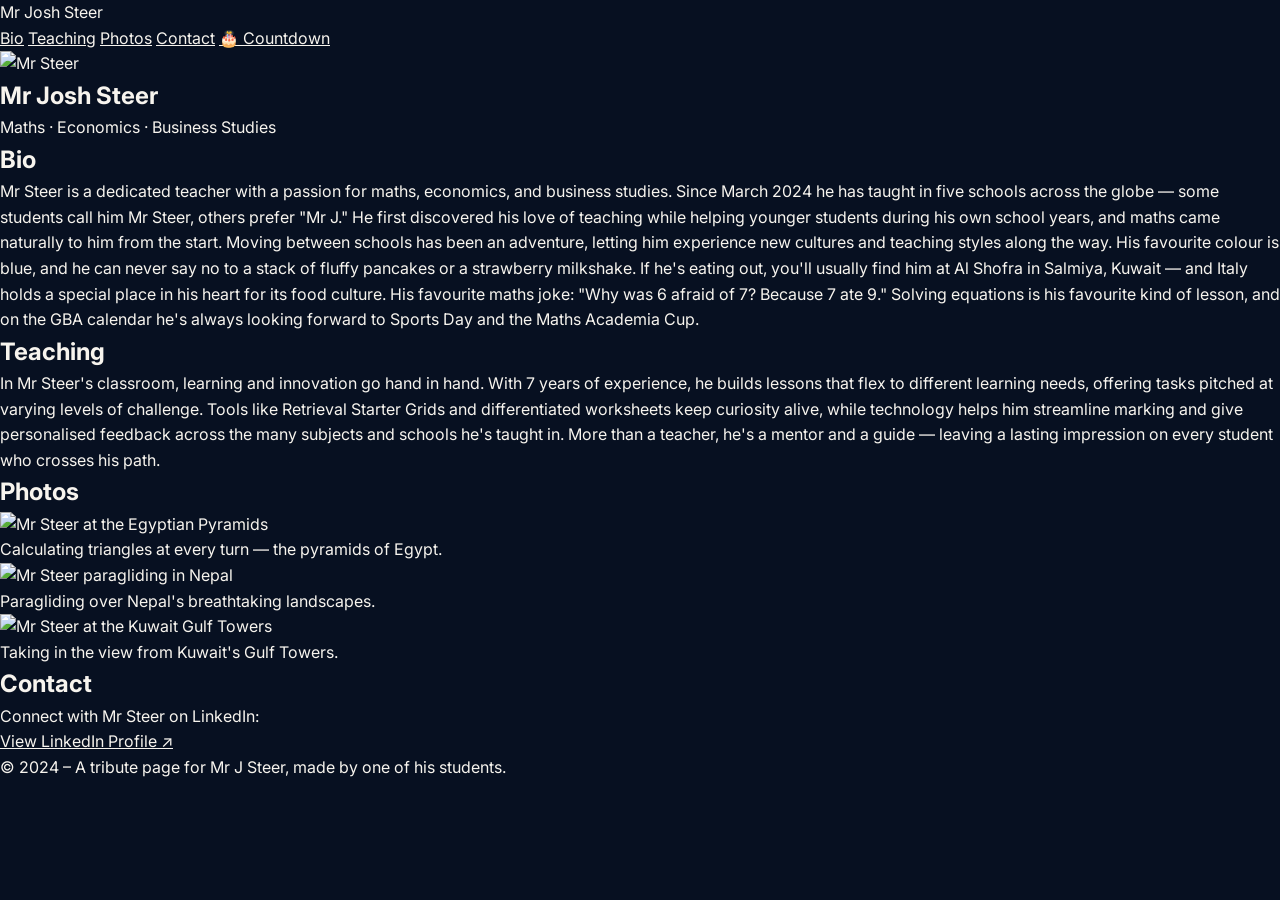
==== pages/info.html @ 5fcfd395 "Create info.html" ====
<!doctype html>
<html lang="en">
  <head>
    <meta charset="UTF-8" />
    <title>About Me – Mr Steer</title>
    <meta name="viewport" content="width=device-width, initial-scale=1.0" />
    <link rel="preconnect" href="https://fonts.googleapis.com" />
    <link
      href="https://fonts.googleapis.com/css2?family=Poppins:wght@600;700&family=Inter:wght@400;500&display=swap"
      rel="stylesheet"
    />
    <link href="../assets/css/base.css" rel="stylesheet" />
    <link href="../assets/css/info.css" rel="stylesheet" />
    <link
      rel="icon"
      href="../assets/icons/primary_page.ico"
      type="image/x-icon"
    />
  </head>
  <body>
    <header class="site-header">
      <nav class="container nav">
        <span class="brand">Mr Josh Steer</span>
        <div class="nav-links">
          <a href="#bio">Bio</a>
          <a href="#teaching">Teaching</a>
          <a href="#photos">Photos</a>
          <a href="#contact">Contact</a>
          <a href="birthday.html" class="nav-cta">🎂 Countdown</a>
        </div>
      </nav>
    </header>

    <section class="hero-banner">
      <div class="container">
        <img
          class="avatar"
          src="../assets/media/makeups/lighting_Steer.jpeg"
          alt="Mr Steer"
        />
        <h1>Mr Josh Steer</h1>
        <p class="tagline">
          Maths &middot; Economics &middot; Business Studies
        </p>
      </div>
    </section>

    <section id="bio" class="section reveal">
      <div class="container">
        <h2>Bio</h2>
        <p>
          Mr Steer is a dedicated teacher with a passion for maths, economics,
          and business studies. Since March 2024 he has taught in five schools
          across the globe — some students call him Mr Steer, others prefer "Mr
          J." He first discovered his love of teaching while helping younger
          students during his own school years, and maths came naturally to him
          from the start. Moving between schools has been an adventure, letting
          him experience new cultures and teaching styles along the way. His
          favourite colour is blue, and he can never say no to a stack of fluffy
          pancakes or a strawberry milkshake. If he's eating out, you'll usually
          find him at Al Shofra in Salmiya, Kuwait — and Italy holds a special
          place in his heart for its food culture. His favourite maths joke:
          "Why was 6 afraid of 7? Because 7 ate 9." Solving equations is his
          favourite kind of lesson, and on the GBA calendar he's always looking
          forward to Sports Day and the Maths Academia Cup.
        </p>
      </div>
    </section>

    <section id="teaching" class="section reveal alt">
      <div class="container">
        <h2>Teaching</h2>
        <p>
          In Mr Steer's classroom, learning and innovation go hand in hand. With
          7 years of experience, he builds lessons that flex to different
          learning needs, offering tasks pitched at varying levels of challenge.
          Tools like Retrieval Starter Grids and differentiated worksheets keep
          curiosity alive, while technology helps him streamline marking and
          give personalised feedback across the many subjects and schools he's
          taught in. More than a teacher, he's a mentor and a guide — leaving a
          lasting impression on every student who crosses his path.
        </p>
      </div>
    </section>

    <section id="photos" class="section reveal">
      <div class="container">
        <h2>Photos</h2>
        <div class="gallery">
          <figure>
            <img
              src="../assets/media/mrSteer_img1.png"
              alt="Mr Steer at the Egyptian Pyramids"
            />
            <figcaption>
              Calculating triangles at every turn — the pyramids of Egypt.
            </figcaption>
          </figure>
          <figure>
            <img
              src="../assets/media/mrSteer_img2.jpg"
              alt="Mr Steer paragliding in Nepal"
            />
            <figcaption>
              Paragliding over Nepal's breathtaking landscapes.
            </figcaption>
          </figure>
          <figure>
            <img
              src="../assets/media/mrSteer_img3.jpg"
              alt="Mr Steer at the Kuwait Gulf Towers"
            />
            <figcaption>
              Taking in the view from Kuwait's Gulf Towers.
            </figcaption>
          </figure>
        </div>
      </div>
    </section>

    <section id="contact" class="section reveal alt">
      <div class="container">
        <h2>Contact</h2>
        <p>Connect with Mr Steer on LinkedIn:</p>
        <a
          class="linkedin-btn"
          href="https://www.linkedin.com/in/josh-steer-390322268/"
          target="_blank"
          rel="noopener"
        >
          View LinkedIn Profile ↗
        </a>
      </div>
    </section>

    <footer class="site-footer">
      <div class="container">
        <p>
          &copy; 2024 – A tribute page for Mr J Steer, made by one of his
          students.
        </p>
      </div>
    </footer>

    <script>
      const reveals = document.querySelectorAll(".reveal");
      const io = new IntersectionObserver(
        (entries) => {
          entries.forEach((e) => {
            if (e.isIntersecting) e.target.classList.add("visible");
          });
        },
        { threshold: 0.15 },
      );
      reveals.forEach((el) => io.observe(el));
    </script>
  </body>
</html>
---- assets/css/base.css ----
:root {
  --navy-900: #071021;
  --navy-800: #0d1b34;
  --navy-700: #142a4d;
  --blue-500: #2f6fed;
  --blue-400: #5b8ff9;
  --gold-500: #e8b64c;
  --gold-400: #f4d17e;
  --ivory: #f7f4ee;
  --font-heading: "Poppins", sans-serif;
  --font-body: "Inter", sans-serif;
}

*,
*::before,
*::after {
  box-sizing: border-box;
  margin: 0;
  padding: 0;
}

html {
  scroll-behavior: smooth;
}

body {
  font-family: var(--font-body);
  background-color: var(--navy-900);
  color: var(--ivory);
  line-height: 1.6;
}

a {
  color: inherit;
}
::selection {
  background: var(--gold-500);
  color: var(--navy-900);
}
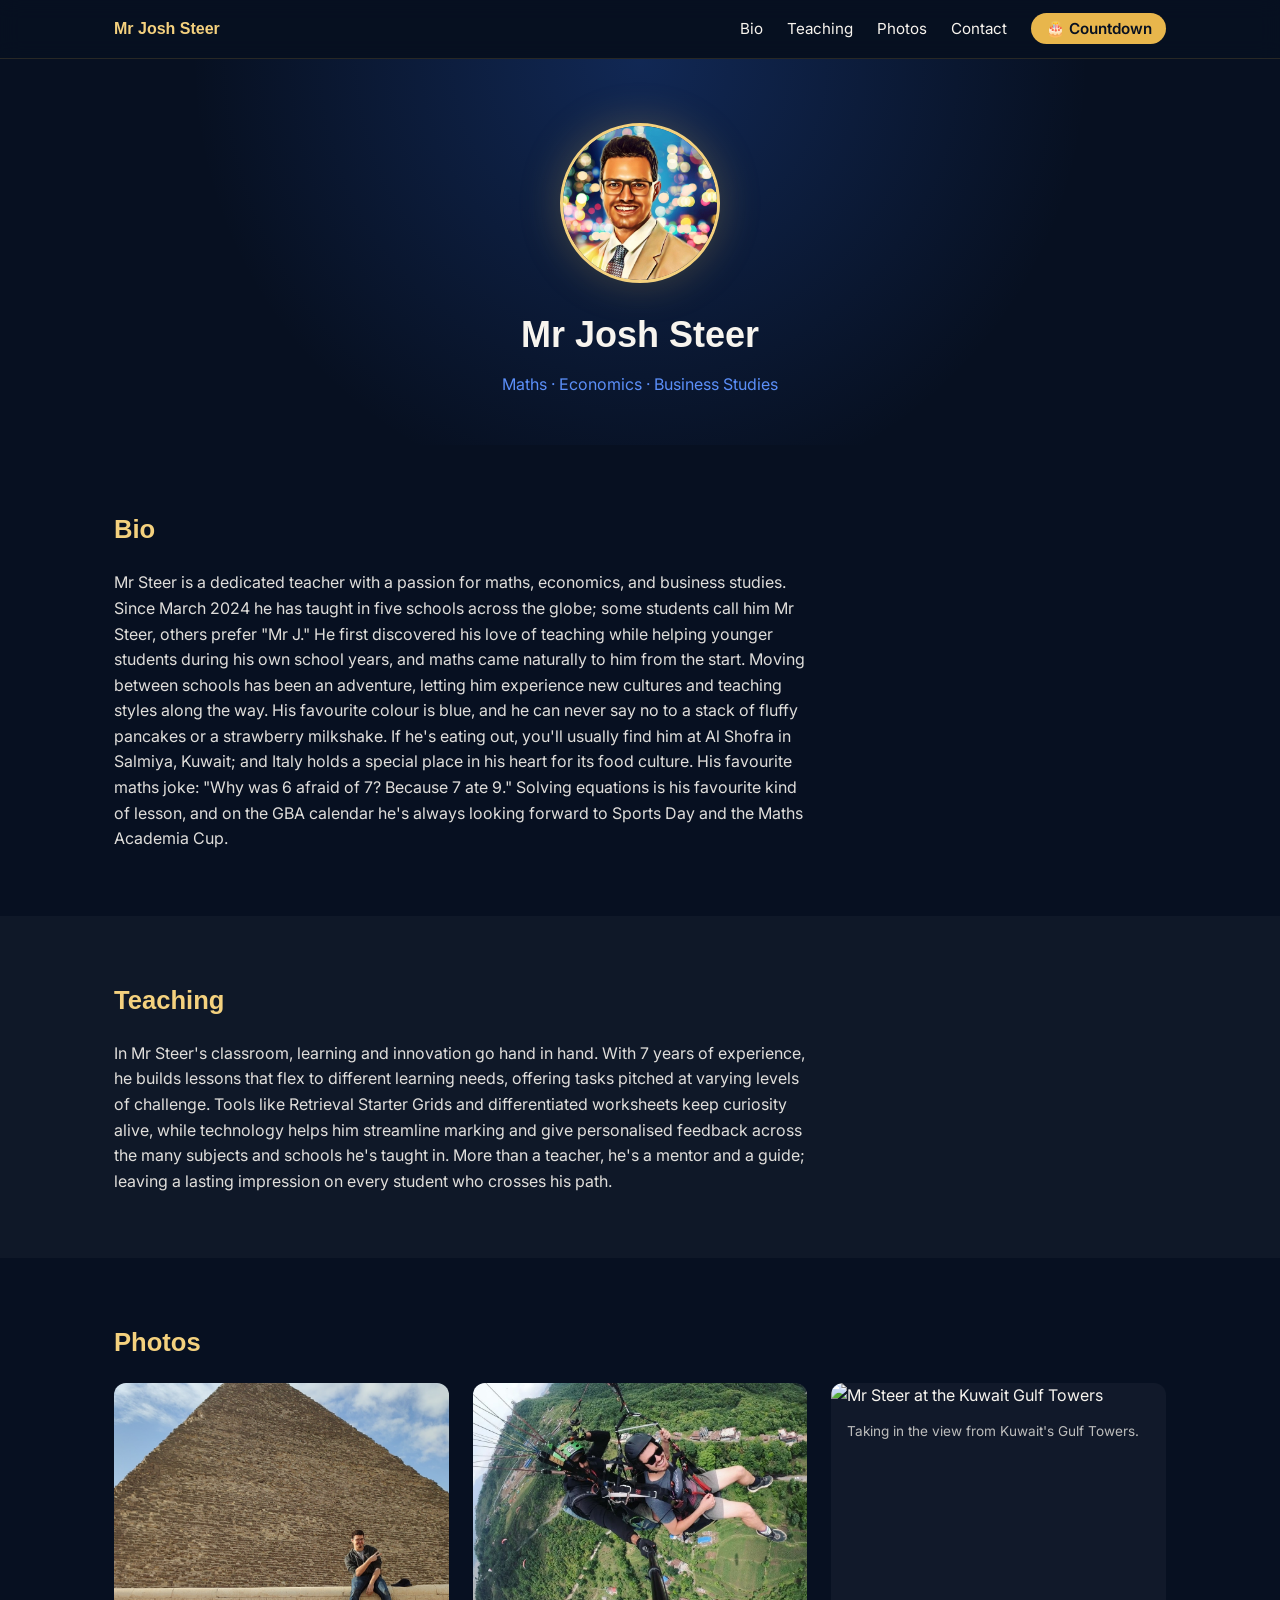
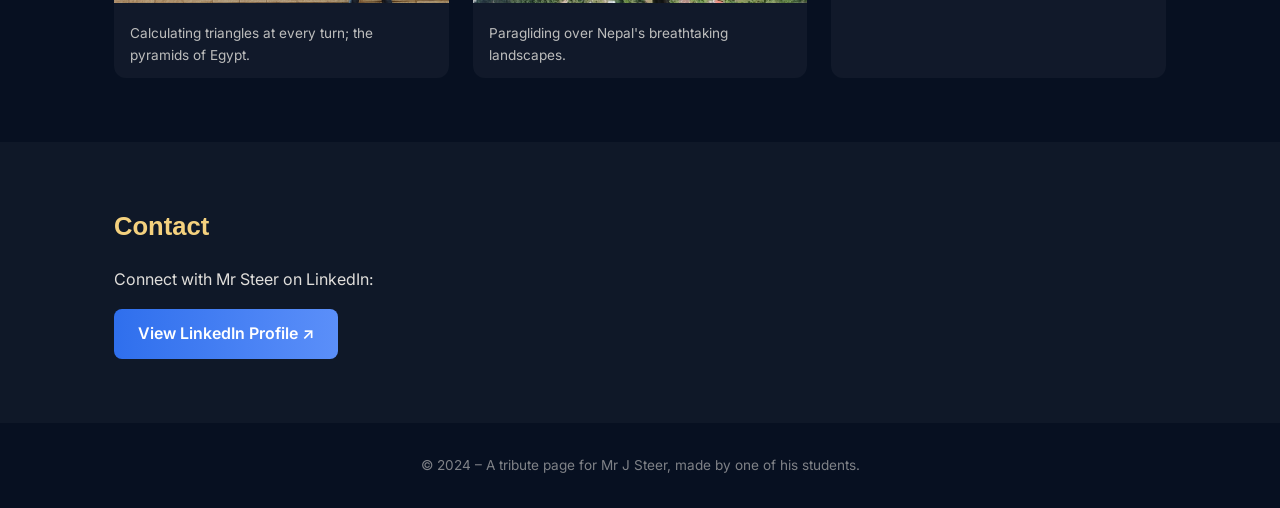
==== commit 0908e953: "Updated info.html" ====
--- a/pages/info.html
+++ b/pages/info.html
@@ -51,14 +51,14 @@
         <p>
           Mr Steer is a dedicated teacher with a passion for maths, economics,
           and business studies. Since March 2024 he has taught in five schools
-          across the globe — some students call him Mr Steer, others prefer "Mr
+          across the globe; some students call him Mr Steer, others prefer "Mr
           J." He first discovered his love of teaching while helping younger
           students during his own school years, and maths came naturally to him
           from the start. Moving between schools has been an adventure, letting
           him experience new cultures and teaching styles along the way. His
           favourite colour is blue, and he can never say no to a stack of fluffy
           pancakes or a strawberry milkshake. If he's eating out, you'll usually
-          find him at Al Shofra in Salmiya, Kuwait — and Italy holds a special
+          find him at Al Shofra in Salmiya, Kuwait; and Italy holds a special
           place in his heart for its food culture. His favourite maths joke:
           "Why was 6 afraid of 7? Because 7 ate 9." Solving equations is his
           favourite kind of lesson, and on the GBA calendar he's always looking
@@ -77,7 +77,7 @@
           Tools like Retrieval Starter Grids and differentiated worksheets keep
           curiosity alive, while technology helps him streamline marking and
           give personalised feedback across the many subjects and schools he's
-          taught in. More than a teacher, he's a mentor and a guide — leaving a
+          taught in. More than a teacher, he's a mentor and a guide; leaving a
           lasting impression on every student who crosses his path.
         </p>
       </div>
@@ -93,7 +93,7 @@
               alt="Mr Steer at the Egyptian Pyramids"
             />
             <figcaption>
-              Calculating triangles at every turn — the pyramids of Egypt.
+              Calculating triangles at every turn; the pyramids of Egypt.
             </figcaption>
           </figure>
           <figure>
--- a/assets/css/info.css
+++ b/assets/css/info.css
@@ -0,0 +1,154 @@
+body {
+  overflow-x: hidden;
+}
+.container {
+  max-width: 1100px;
+  margin: 0 auto;
+  padding: 0 1.5rem;
+}
+
+.site-header {
+  position: sticky;
+  top: 0;
+  z-index: 10;
+  backdrop-filter: blur(10px);
+  background: rgba(7, 16, 33, 0.75);
+  border-bottom: 1px solid rgba(232, 182, 76, 0.15);
+}
+.nav {
+  display: flex;
+  justify-content: space-between;
+  align-items: center;
+  padding: 1rem 1.5rem;
+}
+.brand {
+  font-family: var(--font-heading);
+  font-weight: 700;
+  color: var(--gold-400);
+}
+.nav-links a {
+  margin-left: 1.25rem;
+  text-decoration: none;
+  color: var(--ivory);
+  font-size: 0.95rem;
+  transition: color 0.2s ease;
+}
+.nav-links a:hover {
+  color: var(--gold-400);
+}
+.nav-cta {
+  background: var(--gold-500);
+  color: var(--navy-900) !important;
+  padding: 0.4rem 0.9rem;
+  border-radius: 999px;
+  font-weight: 600;
+}
+
+.hero-banner {
+  text-align: center;
+  padding: 4rem 1.5rem 3rem;
+  background: radial-gradient(
+    circle at 50% 0%,
+    rgba(47, 111, 237, 0.25),
+    transparent 60%
+  );
+}
+.avatar {
+  width: 160px;
+  height: 160px;
+  border-radius: 50%;
+  object-fit: cover;
+  border: 3px solid var(--gold-400);
+  box-shadow: 0 0 40px rgba(232, 182, 76, 0.25);
+}
+.hero-banner h1 {
+  font-family: var(--font-heading);
+  font-size: 2.25rem;
+  margin-top: 1rem;
+}
+.tagline {
+  color: var(--blue-400);
+  margin-top: 0.5rem;
+}
+
+.section {
+  padding: 4rem 0;
+  opacity: 0;
+  transform: translateY(24px);
+  transition: all 0.6s ease;
+}
+.section.visible {
+  opacity: 1;
+  transform: none;
+}
+.section.alt {
+  background: rgba(255, 255, 255, 0.03);
+}
+.section h2 {
+  font-family: var(--font-heading);
+  font-size: 1.6rem;
+  margin-bottom: 1.25rem;
+  color: var(--gold-400);
+}
+.section p {
+  max-width: 70ch;
+  color: rgba(247, 244, 238, 0.9);
+}
+
+.gallery {
+  display: grid;
+  grid-template-columns: repeat(auto-fit, minmax(240px, 1fr));
+  gap: 1.5rem;
+}
+.gallery figure {
+  margin: 0;
+  border-radius: 12px;
+  overflow: hidden;
+  background: rgba(255, 255, 255, 0.04);
+}
+.gallery img {
+  width: 100%;
+  height: 220px;
+  object-fit: cover;
+  transition: transform 0.4s ease;
+}
+.gallery figure:hover img {
+  transform: scale(1.08);
+}
+.gallery figcaption {
+  padding: 0.75rem 1rem;
+  font-size: 0.85rem;
+  color: rgba(247, 244, 238, 0.75);
+}
+
+.linkedin-btn {
+  display: inline-block;
+  margin-top: 1rem;
+  padding: 0.75rem 1.5rem;
+  background: linear-gradient(90deg, var(--blue-500), var(--blue-400));
+  color: white;
+  text-decoration: none;
+  border-radius: 8px;
+  font-weight: 600;
+  transition:
+    transform 0.2s ease,
+    box-shadow 0.2s ease;
+}
+.linkedin-btn:hover {
+  transform: translateY(-2px);
+  box-shadow: 0 8px 20px rgba(47, 111, 237, 0.35);
+}
+
+.site-footer {
+  text-align: center;
+  padding: 2rem 0;
+  color: rgba(247, 244, 238, 0.5);
+  font-size: 0.85rem;
+}
+
+@media (max-width: 768px) {
+  .nav-links a {
+    margin-left: 0.75rem;
+    font-size: 0.85rem;
+  }
+}
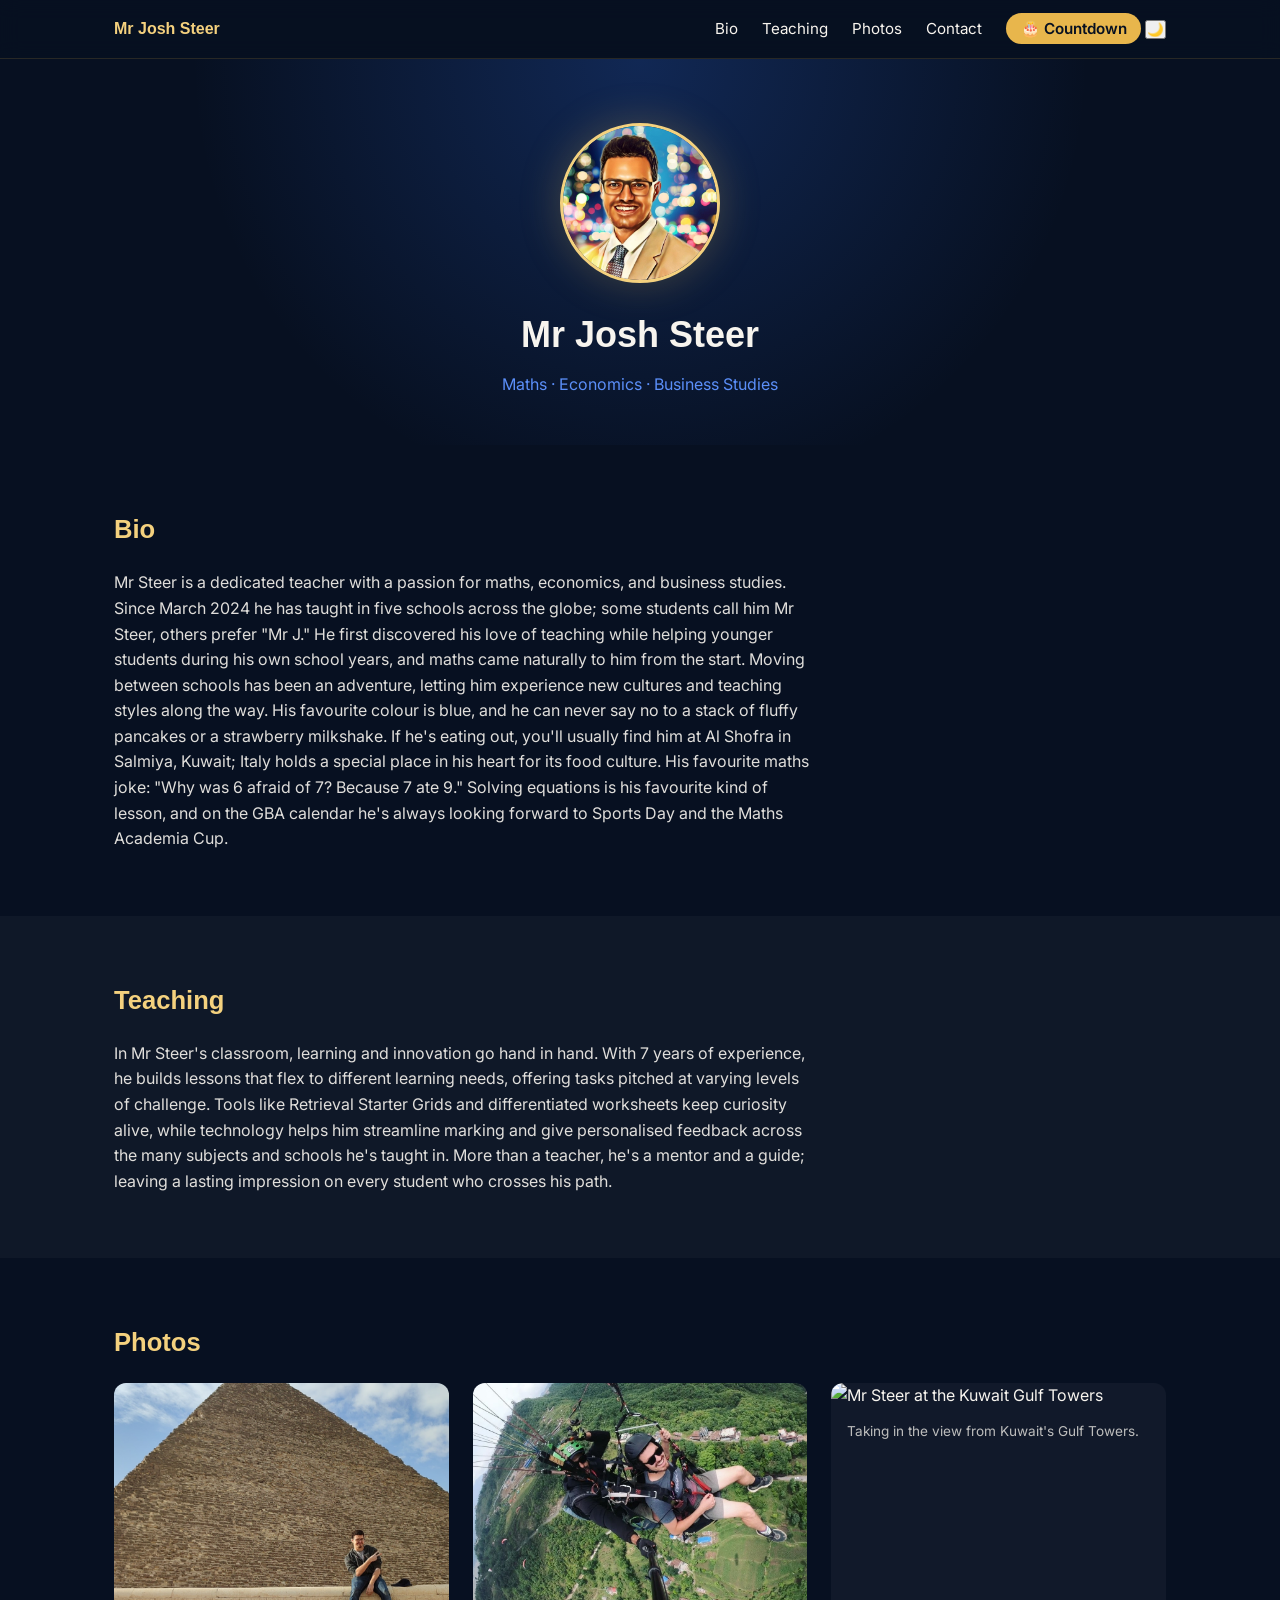
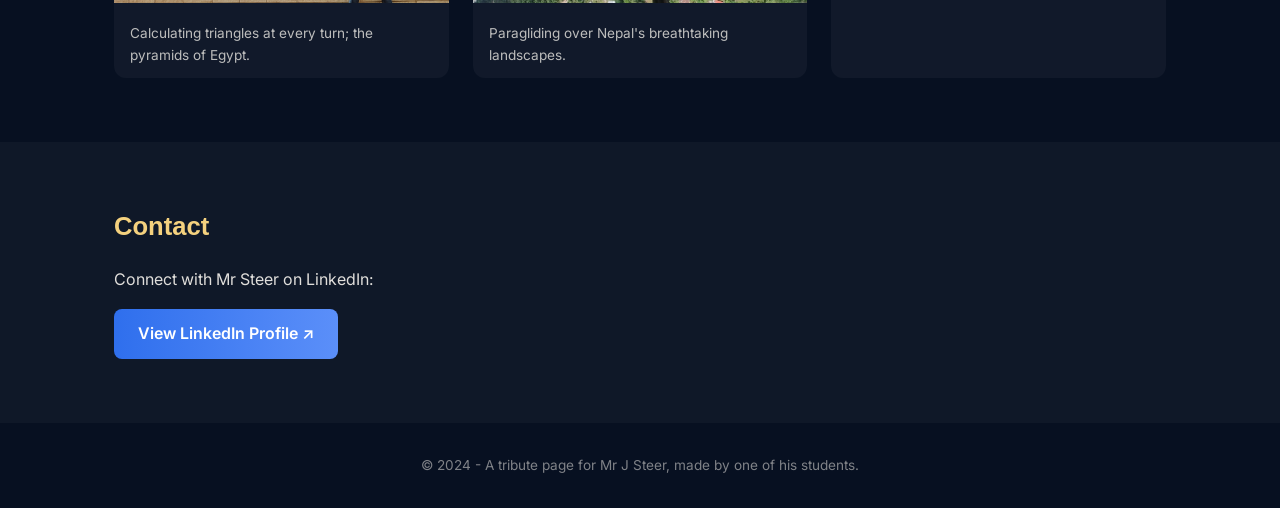
==== commit 635bf066: "Updated info.html" ====
--- a/pages/info.html
+++ b/pages/info.html
@@ -2,7 +2,7 @@
 <html lang="en">
   <head>
     <meta charset="UTF-8" />
-    <title>About Me – Mr Steer</title>
+    <title>About Me - Mr Steer</title>
     <meta name="viewport" content="width=device-width, initial-scale=1.0" />
     <link rel="preconnect" href="https://fonts.googleapis.com" />
     <link
@@ -16,7 +16,14 @@
       href="../assets/icons/primary_page.ico"
       type="image/x-icon"
     />
+    <script>
+      (function () {
+        var t = localStorage.getItem("theme");
+        if (t) document.documentElement.setAttribute("data-theme", t);
+      })();
+    </script>
   </head>
+
   <body>
     <header class="site-header">
       <nav class="container nav">
@@ -27,6 +34,13 @@
           <a href="#photos">Photos</a>
           <a href="#contact">Contact</a>
           <a href="birthday.html" class="nav-cta">🎂 Countdown</a>
+          <button
+            id="theme-toggle"
+            class="theme-toggle"
+            aria-label="Toggle dark and light theme"
+          >
+            🌙
+          </button>
         </div>
       </nav>
     </header>
@@ -58,11 +72,11 @@
           him experience new cultures and teaching styles along the way. His
           favourite colour is blue, and he can never say no to a stack of fluffy
           pancakes or a strawberry milkshake. If he's eating out, you'll usually
-          find him at Al Shofra in Salmiya, Kuwait; and Italy holds a special
-          place in his heart for its food culture. His favourite maths joke:
-          "Why was 6 afraid of 7? Because 7 ate 9." Solving equations is his
-          favourite kind of lesson, and on the GBA calendar he's always looking
-          forward to Sports Day and the Maths Academia Cup.
+          find him at Al Shofra in Salmiya, Kuwait; Italy holds a special place
+          in his heart for its food culture. His favourite maths joke: "Why was
+          6 afraid of 7? Because 7 ate 9." Solving equations is his favourite
+          kind of lesson, and on the GBA calendar he's always looking forward to
+          Sports Day and the Maths Academia Cup.
         </p>
       </div>
     </section>
@@ -136,7 +150,7 @@
     <footer class="site-footer">
       <div class="container">
         <p>
-          &copy; 2024 – A tribute page for Mr J Steer, made by one of his
+          &copy; 2024 - A tribute page for Mr J Steer, made by one of his
           students.
         </p>
       </div>
@@ -154,5 +168,6 @@
       );
       reveals.forEach((el) => io.observe(el));
     </script>
+    <script src="../assets/js/theme.js" defer></script>
   </body>
 </html>
--- a/assets/css/base.css
+++ b/assets/css/base.css
@@ -7,33 +7,37 @@
   --gold-500: #e8b64c;
   --gold-400: #f4d17e;
   --ivory: #f7f4ee;
-  --font-heading: "Poppins", sans-serif;
-  --font-body: "Inter", sans-serif;
+  --font-heading: 'Poppins', sans-serif;
+  --font-body: 'Inter', sans-serif;
+
+  --bg-page: var(--navy-900);
+  --bg-alt: rgba(255,255,255,0.03);
+  --bg-header: rgba(7,16,33,0.75);
+  --text-main: var(--ivory);
+  --text-muted: rgba(247,244,238,0.75);
+  --border-soft: rgba(232,182,76,0.15);
 }
 
-*,
-*::before,
-*::after {
-  box-sizing: border-box;
-  margin: 0;
-  padding: 0;
+html[data-theme="light"] {
+  --bg-page: #f7f4ee;
+  --bg-alt: rgba(7,16,33,0.05);
+  --bg-header: rgba(247,244,238,0.85);
+  --text-main: #0d1b34;
+  --text-muted: rgba(13,27,52,0.7);
+  --border-soft: rgba(47,111,237,0.2);
 }
 
-html {
-  scroll-behavior: smooth;
-}
+*, *::before, *::after { box-sizing: border-box; margin: 0; padding: 0; }
+
+html { scroll-behavior: smooth; }
 
 body {
   font-family: var(--font-body);
-  background-color: var(--navy-900);
-  color: var(--ivory);
+  background-color: var(--bg-page);
+  color: var(--text-main);
   line-height: 1.6;
+  transition: background-color 0.3s ease, color 0.3s ease;
 }
 
-a {
-  color: inherit;
-}
-::selection {
-  background: var(--gold-500);
-  color: var(--navy-900);
-}
+a { color: inherit; }
+::selection { background: var(--gold-500); color: var(--navy-900); }
